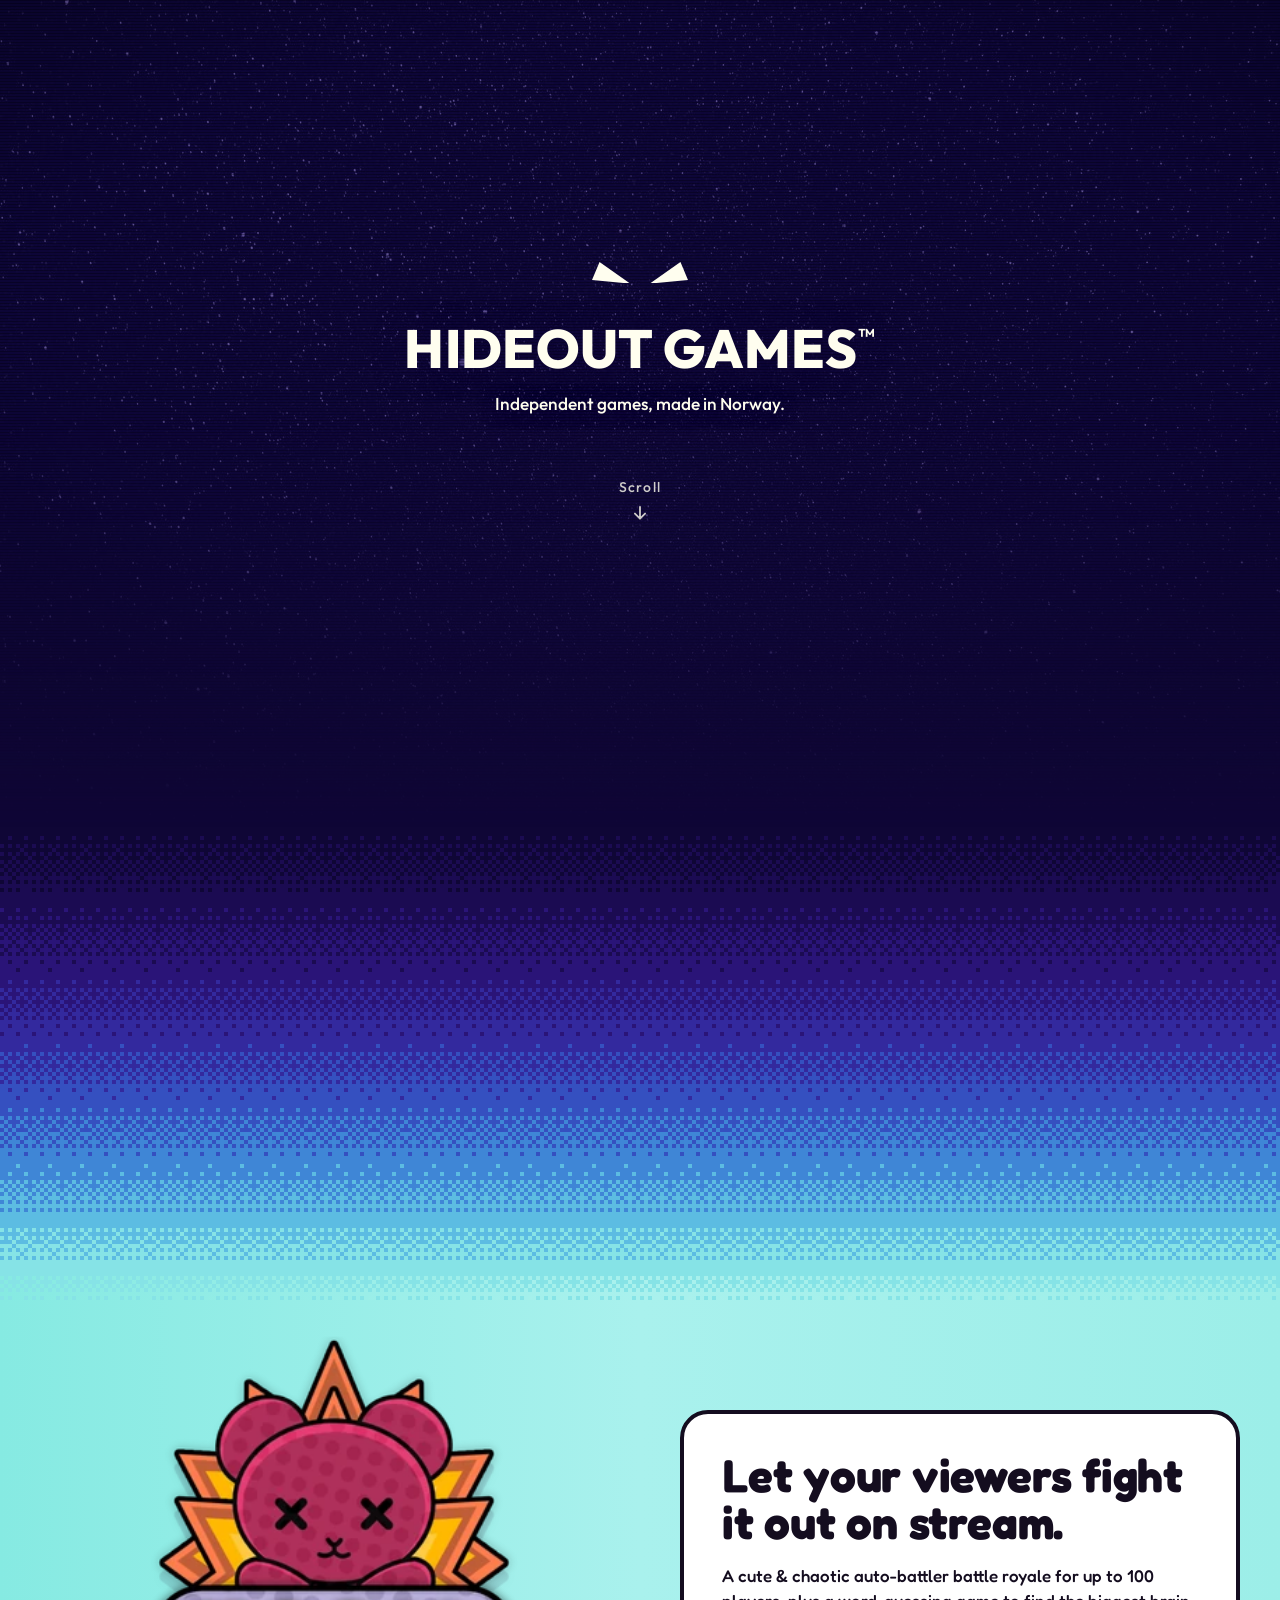
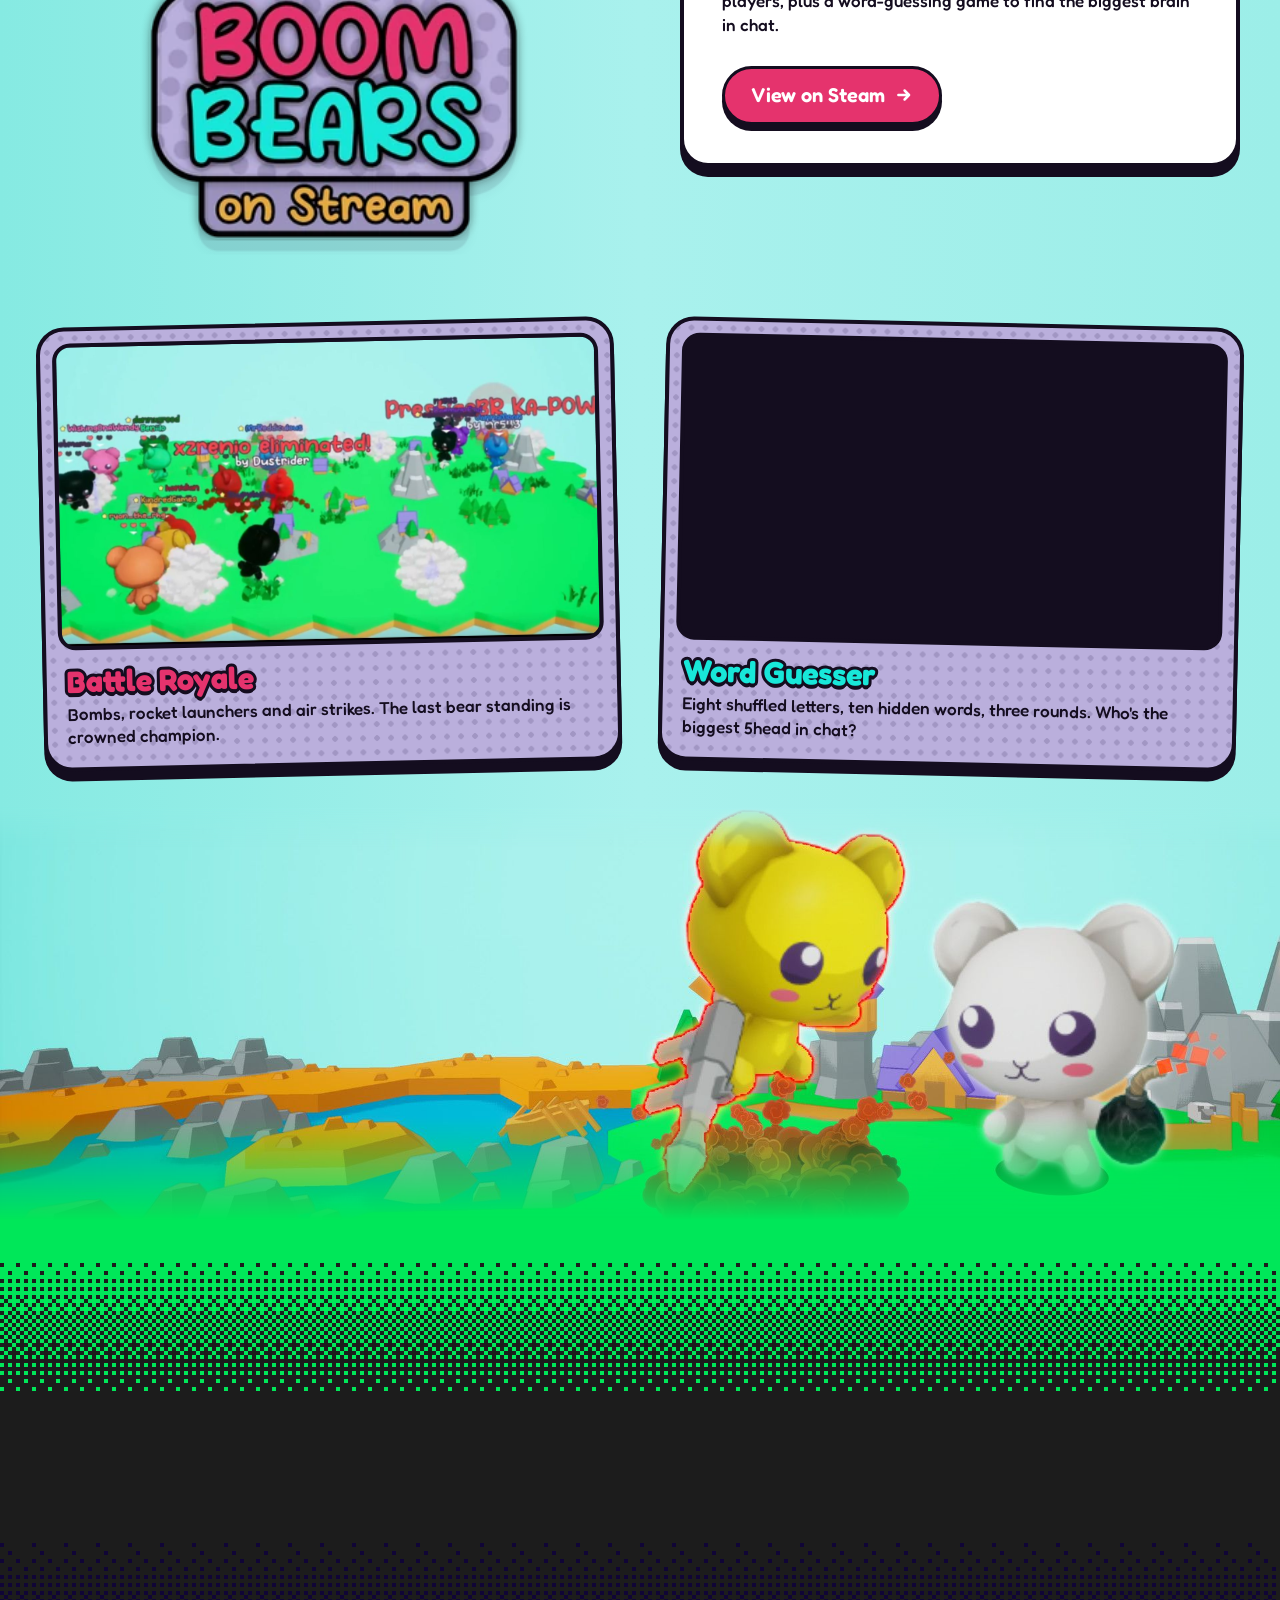
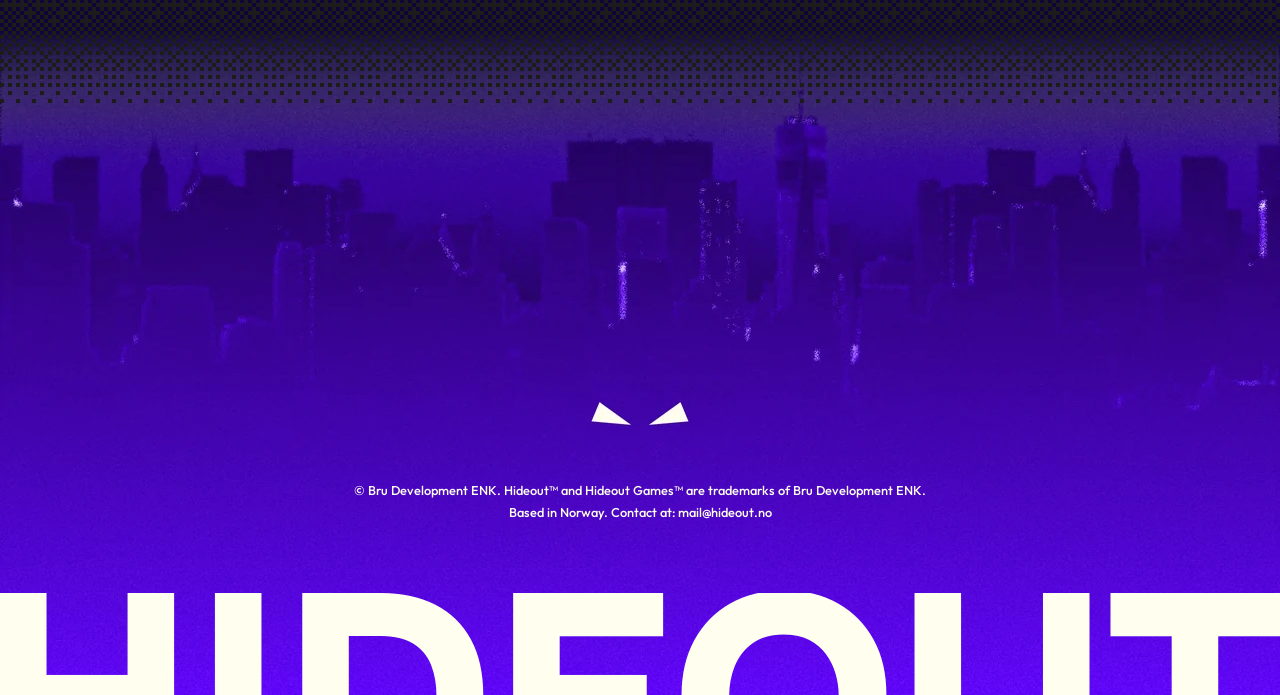
==== games/index.html @ 7de30c66 "Games page: black page background under everything html and body are black instead of cream, so over" ====
<!doctype html>
<html lang="en">
<head>
  <meta charset="utf-8">
  <meta name="viewport" content="width=device-width, initial-scale=1, viewport-fit=cover">
  <title>HIDEOUT GAMES™</title>
  <meta name="description" content="Independent game developer based in Norway.">
  <meta name="theme-color" content="#0f0636">
  <meta name="color-scheme" content="dark">

  <link rel="icon" href="img/favicon.svg" type="image/svg+xml">

  <meta property="og:type" content="website">
  <meta property="og:site_name" content="Hideout Games">
  <meta property="og:title" content="HIDEOUT GAMES™">
  <meta property="og:description" content="Independent game developer based in Norway.">
  <meta property="og:url" content="https://hideout.no/games/">
  <meta property="og:image" content="https://hideout.no/assets/img/og-hideout-cream.jpg">
  <meta name="twitter:card" content="summary_large_image">

  <link rel="preconnect" href="https://fonts.googleapis.com">
  <link rel="preconnect" href="https://fonts.gstatic.com" crossorigin>
  <link href="https://fonts.googleapis.com/css2?family=Outfit:wght@400;500;700;800&amp;family=Fredoka:wght@500;600;700&amp;display=swap" rel="stylesheet">

  <link rel="stylesheet" href="games.css?v=3">
  <script>document.documentElement.classList.add("js")</script>
</head>
<body>

  <!-- ===================================================================
       HERO: eye logo + title over a tinted, scan-lined night sky that fades
       into solid night; the first game's top band picks up from there.
       Photo: Unsplash, photo-1506318137071-a8e063b4bec0 (Unsplash License).
       =================================================================== -->
  <header class="hero">
    <div class="hero__photo" aria-hidden="true">
      <img src="img/hero-night-1920.jpg"
           srcset="img/hero-night-1280.jpg 1280w, img/hero-night-1920.jpg 1920w, img/hero-night-2400.jpg 2400w"
           sizes="100vw" width="2400" height="1600" alt="" decoding="async" fetchpriority="high">
    </div>
    <div class="hero__inner">
      <svg class="eyes hero__eyes reveal" viewBox="0 0 191 43" role="img" aria-label="Hideout eyes" focusable="false">
        <path d="M15 0 0 36l76 7zM176 0l15 36-76 7z" fill="currentColor"/>
      </svg>
      <h1 class="hero__title reveal" style="--i:1">HIDEOUT GAMES<span class="tm">™</span></h1>
      <p class="hero__lead reveal" style="--i:2">Independent games, made in Norway.</p>
      <a class="hero__scroll reveal" style="--i:3" href="#boom-bears">
        Scroll
        <svg viewBox="0 0 16 16" aria-hidden="true" focusable="false"><path d="M8 2.5v10.5M3.5 8.5 8 13l4.5-4.5" fill="none" stroke="currentColor" stroke-width="1.6" stroke-linecap="round" stroke-linejoin="round"/></svg>
      </a>
    </div>
  </header>

  <main class="games">

    <!-- =================================================================
         GAME: Boom Bears on Stream
         -----------------------------------------------------------------
         Every game is one <section class="game game--<slug>">. The shared
         .game rules give it transition bands at its top and bottom that
         blend its colours into its neighbours; the .game--<slug> block in
         games.css sets its palette, those bands and any game-specific
         styling. Assets live in games/<slug>/. Elements animate in on
         scroll with class="reveal" plus an optional data-reveal style
         (rise, pop, from-left, from-right) and a --i stagger step. To add
         a game, copy this section, change the slug and add a matching
         theme block in games.css.
         ================================================================= -->
    <section class="game game--boom-bears" id="boom-bears" aria-labelledby="boom-bears-title">
      <div class="game__wrap">
        <div class="bb-intro">
          <img class="bb-logo reveal" data-reveal="pop" src="boom-bears/logo.webp" width="286" height="368" alt="Boom Bears on Stream" loading="lazy" decoding="async">
          <div class="bb-copy reveal" data-reveal="rise" style="--i:1">
            <h2 class="bb-title reveal" style="--i:3" id="boom-bears-title">Let your viewers fight it out on stream.</h2>
            <p class="bb-text reveal" style="--i:4">A cute &amp; chaotic auto-battler battle royale for up to 100 players, plus a word-guessing game to find the biggest brain in chat.</p>
            <a class="bb-button reveal" data-reveal="pop" style="--i:5.5" href="https://store.steampowered.com/app/1878970/Boom_Bears_on_Stream/" rel="noopener">
              View on Steam
              <svg viewBox="0 0 16 16" aria-hidden="true" focusable="false"><path d="M3 8h9.5M8.5 4 12.5 8l-4 4" fill="none" stroke="currentColor" stroke-width="2.2" stroke-linecap="round" stroke-linejoin="round"/></svg>
            </a>
          </div>
        </div>

        <div class="bb-modes">
          <figure class="bb-card bb-card--battle reveal" data-reveal="from-left">
            <div class="bb-card__shot"><img src="boom-bears/battle.jpg" width="1280" height="720" alt="Dozens of colourful bears battling on a grassy island, one just eliminated" loading="lazy" decoding="async"></div>
            <figcaption>
              <b>Battle Royale</b>
              Bombs, rocket launchers and air strikes. The last bear standing is crowned champion.
            </figcaption>
          </figure>
          <figure class="bb-card bb-card--words reveal" data-reveal="from-right" style="--i:1.5">
            <div class="bb-card__shot"><img src="boom-bears/words.jpg" width="1280" height="720" alt="Word Guesser board with shuffled letters, hidden words and a chat leaderboard" loading="lazy" decoding="async"></div>
            <figcaption>
              <b>Word Guesser</b>
              Eight shuffled letters, ten hidden words, three rounds. Who's the biggest 5head in chat?
            </figcaption>
          </figure>
        </div>
      </div>

      <div class="bb-landscape" aria-hidden="true">
        <img src="boom-bears/landscape.jpg" width="1920" height="620" alt="" loading="lazy" decoding="async">
      </div>
    </section>

  </main>

  <!-- ===================================================================
       FOOTER: a dark grey band (the last game dithers into it), then the
       skyline art from the design, eyes baked in; text and the giant
       cut-off HIDEOUT wordmark sit on top.
       =================================================================== -->
  <footer class="footer">
    <div class="footer__stage">
      <img class="footer__art" src="img/footer-skyline-1920.webp"
           srcset="img/footer-skyline-1280.webp 1280w, img/footer-skyline-1920.webp 1920w, img/footer-skyline-2560.webp 2560w"
           sizes="100vw" width="2560" height="1696" alt="" loading="lazy" decoding="async">
      <div class="footer__text">
        <p>© Bru Development ENK. Hideout™ and Hideout Games™ are trademarks of Bru Development ENK.</p>
        <p>Based in Norway. Contact at: <a href="mailto:mail@hideout.no">mail@hideout.no</a></p>
      </div>
      <div class="footer__wordmark" aria-hidden="true"></div>
    </div>
  </footer>

  <script src="games.js?v=2" defer></script>
</body>
</html>
---- games/games.css ----
/* ==========================================================================
   Hideout Games — one-page site (/games)
   --------------------------------------------------------------------------
   Page (top -> bottom), each part flowing straight into the next:
     .hero     eye logo + title over a tinted, scan-lined night sky that fades
               into solid --night
     .games    one <section class="game game--<slug>"> per game; each brings
               its own theme, with dithered edges that pick up the colour of
               whatever sits above / below it
     .footer   dark grey band, then the skyline art from the design + text +
               giant HIDEOUT wordmark
   ========================================================================== */

:root {
  --cream: #fffeef;
  --brand: #4541d9;         /* eyes + title blue from the design */
  --night: #0f0636;         /* the hero fades into this; game bands start from it */

  /* Height of a dithered edge. Must match the dither mask PNGs:
     img/dither-in.png / dither-out.png are 32x160 (Bayer 8x8, 4px cells). */
  --edge: 160px;

  --ease-out: cubic-bezier(0.22, 1, 0.36, 1);
  --ease-spring: cubic-bezier(0.34, 1.56, 0.64, 1);   /* overshoots a little */
}

*,
*::before,
*::after {
  box-sizing: border-box;
}

html {
  overflow-x: clip;         /* nothing may make the page scroll sideways */
  -webkit-text-size-adjust: 100%;
  text-size-adjust: 100%;
  /* Never seen directly: every part of the page paints its own background.
     Black shows only in overscroll and any sub-pixel seams. */
  background: #000;
  scroll-behavior: smooth;
}

body {
  margin: 0;
  background: #000;
  color: var(--brand);
  font-family: "Outfit", system-ui, -apple-system, "Segoe UI", Roboto, "Helvetica Neue", Arial, sans-serif;
  font-weight: 400;
  -webkit-font-smoothing: antialiased;
  -moz-osx-font-smoothing: grayscale;
  overflow-x: clip;
}

/* Elements slide in from the sides (data-reveal="from-left/right"); clip them
   to the page width so they never widen it. Only the x axis, so the sections'
   transition bands can still stick out above and below. */
.games {
  overflow-x: clip;
}

img,
svg {
  display: block;
  max-width: 100%;
}

a {
  color: inherit;
}

/* ---------- Reveal on scroll (only when JS is running) --------------------
   .reveal fades an element up into place once it scrolls into view (games.js
   adds .is-in). data-reveal picks a style: "rise" (longer travel), "pop"
   (springs up from small and tilted), "from-left" / "from-right" (slides in
   from the side with a tilt). --i staggers it by 90ms steps; --rest is an
   element's resting tilt. Uses the individual translate / scale / rotate
   properties, so an element's own transform (hover, press) still composes. */

.js .reveal {
  --d: calc(var(--i, 0) * 90ms);
  --move: var(--ease-out);
  opacity: 0;
  translate: 0 28px;
  transition:
    opacity 0.8s var(--ease-out) var(--d),
    translate 1.1s var(--move) var(--d),
    scale 1.1s var(--ease-spring) var(--d),
    rotate 1.1s var(--ease-spring) var(--d),
    transform 0.15s, box-shadow 0.15s, background-color 0.2s;
}

.js .reveal[data-reveal="rise"] {
  translate: 0 64px;
}

.js .reveal[data-reveal="pop"] {
  --move: var(--ease-spring);
  translate: 0 24px;
  scale: 0.55;
  rotate: calc(var(--rest, 0deg) - 10deg);
}

.js .reveal[data-reveal="from-left"] {
  --move: var(--ease-spring);
  translate: -90px 48px;
  rotate: calc(var(--rest, 0deg) - 8deg);
}

.js .reveal[data-reveal="from-right"] {
  --move: var(--ease-spring);
  translate: 90px 48px;
  rotate: calc(var(--rest, 0deg) + 8deg);
}

.js .reveal.is-in {
  opacity: 1;
  translate: none;
  scale: none;
  rotate: var(--rest, 0deg);
}

@media (prefers-reduced-motion: reduce) {
  html {
    scroll-behavior: auto;
  }
  .js .reveal,
  .js .reveal[data-reveal] {
    translate: none;
    scale: none;
    rotate: var(--rest, 0deg);
    transition: opacity 0.4s linear;
  }
}

/* ==========================================================================
   Hero
   ========================================================================== */

.hero {
  position: relative;
  isolation: isolate;
  min-height: clamp(560px, 92svh, 1040px);
  display: grid;
  place-items: center;
  padding: 96px 24px 140px;
  background: var(--night);
  color: var(--cream);
  text-align: center;
}

/* Photo stack: night base, photo screened on top (its blacks become night),
   then one multiplied layer that tints it purple and adds the scan lines and a
   vignette. The stack fades into the plain night colour at the bottom. */
.hero__photo {
  position: absolute;
  inset: 0;
  z-index: -1;
  overflow: hidden;
  background: var(--night);
  -webkit-mask: linear-gradient(#000 45%, transparent 100%);
  mask: linear-gradient(#000 45%, transparent 100%);
}

.hero__photo img {
  width: 100%;
  height: 100%;
  object-fit: cover;
  object-position: 50% 35%;
  mix-blend-mode: screen;
  filter: saturate(0.6) brightness(0.75);
  opacity: 0.6;             /* keeps the stars subtle */
}

.hero__photo::after {
  content: "";
  position: absolute;
  inset: 0;
  mix-blend-mode: multiply;
  background:
    repeating-linear-gradient(to bottom, rgba(15, 6, 54, 0.4) 0 1px, transparent 1px 3px),
    radial-gradient(120% 90% at 50% 40%, transparent 40%, rgba(15, 6, 54, 0.7) 100%),
    #c2b0ff;
}

.hero__inner {
  display: flex;
  flex-direction: column;
  align-items: center;
}

.hero__eyes {
  width: clamp(76px, 7.5vw, 124px);
  height: auto;
  color: currentColor;
  margin-bottom: clamp(26px, 3vw, 44px);
}

.hero__title {
  margin: 0;
  font-weight: 800;
  font-size: clamp(30px, 4.2vw, 68px);
  line-height: 1;
  letter-spacing: 0.005em;
  text-shadow: 0 2px 30px rgba(15, 6, 54, 0.6);
}

.tm {
  font-size: 0.42em;
  font-weight: 700;
  vertical-align: 1.05em;
  margin-left: 0.06em;
}

.hero__lead {
  margin: 18px 0 0;
  font-size: clamp(16px, 1.35vw, 21px);
  font-weight: 500;
  opacity: 0.85;
  text-shadow: 0 1px 18px rgba(15, 6, 54, 0.8);
}

/* Scrolling away: the title block lags behind the page (parallax) while it
   fades and shrinks slightly; the sky drifts down at its own, slower pace and
   dims. A CSS scroll-driven animation tied to the hero leaving the viewport,
   so the browser runs it in step with the scroll itself (no JS, no lag on
   momentum scrolling). Browsers without scroll timelines keep a still hero. */
@media (prefers-reduced-motion: no-preference) {
  @supports (animation-timeline: view()) {
    .hero {
      view-timeline: --hero block;
    }
    .hero__inner {
      animation: hero-away linear both;
      animation-timeline: --hero;
      animation-range: exit 0% exit 70%;
    }
    .hero__photo {
      animation: hero-sky-away linear both;
      animation-timeline: --hero;
      animation-range: exit 0% exit 100%;
    }
  }
}

@keyframes hero-away {
  to {
    translate: 0 90%;
    scale: 0.92;
    opacity: 0;
  }
}

@keyframes hero-sky-away {
  to {
    translate: 0 30%;
    opacity: 0.4;
  }
}

/* Plain "Scroll" cue with a gently bobbing arrow under it (not a button). */
.hero__scroll {
  margin-top: clamp(40px, 5vw, 64px);
  display: flex;
  flex-direction: column;
  align-items: center;
  gap: 8px;
  font-size: 14px;
  font-weight: 500;
  letter-spacing: 0.08em;
  text-decoration: none;
  opacity: 0.8;
  transition: opacity 0.2s;
}

.hero__scroll svg {
  width: 18px;
  height: 18px;
  animation: bob 2.2s ease-in-out infinite;
}

.hero__scroll:hover,
.hero__scroll:focus-visible {
  opacity: 1;
}

.js .hero__scroll.reveal.is-in {
  opacity: 0.8;
}

.js .hero__scroll.reveal.is-in:hover,
.js .hero__scroll.reveal.is-in:focus-visible {
  opacity: 1;
}

@keyframes bob {
  0%, 100% { transform: translateY(0); }
  50% { transform: translateY(5px); }
}

@media (prefers-reduced-motion: reduce) {
  .hero__scroll svg {
    animation: none;
  }
}

/* ==========================================================================
   Game sections (shared)
   --------------------------------------------------------------------------
   A section paints --game-bg. Its ::before / ::after are bands that stick out
   above / below it (into its top / bottom margin), painted with
   --game-edge-top / --game-edge-bottom (default: --game-bg) and dithered out
   through --game-mask-top / --game-mask-bottom, so the theme dissolves into
   whatever sits next to it. A band can also be a full picture (e.g. a pixel-art
   sky) with its mask set to "none". Band heights: --game-edge-top-h /
   --game-edge-bottom-h; the margins that hold them: --game-gap-top / -bottom.
   ========================================================================== */

.game {
  --game-mask-top: url("img/dither-in.png") top left / 32px var(--edge) repeat-x;
  --game-mask-bottom: url("img/dither-out.png") top left / 32px var(--edge) repeat-x;
  position: relative;
  z-index: 1;               /* bands paint over the neighbouring hero / footer */
  background: var(--game-bg, transparent);
  /* 1px less than the band, which overlaps the section by 1px (no hairlines) */
  margin-block:
    calc(var(--game-gap-top, var(--edge)) - 1px)
    calc(var(--game-gap-bottom, var(--edge)) - 1px);
}

.game::before,
.game::after {
  content: "";
  position: absolute;
  inset-inline: 0;
  pointer-events: none;
}

.game::before {
  bottom: calc(100% - 1px);
  height: var(--game-edge-top-h, var(--edge));
  background: var(--game-edge-top, var(--game-bg));
  -webkit-mask: var(--game-mask-top);
  mask: var(--game-mask-top);
}

.game::after {
  top: calc(100% - 1px);
  height: var(--game-edge-bottom-h, var(--edge));
  background: var(--game-edge-bottom, var(--game-bg));
  -webkit-mask: var(--game-mask-bottom);
  mask: var(--game-mask-bottom);
}

.game__wrap {
  position: relative;
  width: min(1200px, 100% - 48px);
  margin-inline: auto;
}

/* ==========================================================================
   Game: Boom Bears on Stream
   Palette sampled from the key art and logo.
   ========================================================================== */

.game--boom-bears {
  --bb-sky: linear-gradient(90deg, #86eae2 0%, #a9f1ed 50%, #9ceee8 100%);
  --bb-ink: #140d1f;
  --bb-pink: #e5336d;
  --bb-teal: #18e7d9;
  --bb-lavender: #baafdc;
  --bb-lavender-dark: #a196c3;
  --bb-grass: #00e759;

  --game-bg: var(--bb-grass);    /* the sky is painted by .game__wrap */
  /* Top: a pixel-art band that starts at the hero's night colour and dithers
     through dark purple and purple into blue and the day sky. */
  --game-edge-top: url("boom-bears/sky-in.png") top left / 1024px 480px repeat-x, var(--bb-sky);
  --game-mask-top: none;
  --game-edge-top-h: 480px;
  --game-gap-top: 480px;
  /* Bottom: the grass dithers out into the footer's dark grey band. */
  --game-edge-bottom: var(--bb-grass);

  color: var(--bb-ink);
  font-family: "Fredoka", "Outfit", system-ui, sans-serif;
}

.game--boom-bears {
  padding-bottom: 28px;
}

.game--boom-bears .game__wrap {
  width: auto;
  padding: 24px max(24px, (100% - 1200px) / 2) 40px;
  background: var(--bb-sky);
}

.bb-intro {
  display: grid;
  grid-template-columns: minmax(0, 1.05fr) minmax(0, 1fr);
  align-items: center;
  gap: clamp(24px, 4vw, 64px);
}

.bb-logo {
  justify-self: center;
  width: min(100%, 400px);
  height: auto;
  filter: drop-shadow(0 14px 0 rgba(29, 16, 48, 0.12));
}

/* The copy sits on a white plate (same chunky outline as the cards) so it
   reads cleanly against the bright sky. */
.bb-copy {
  padding: clamp(24px, 3vw, 40px);
  border: 4px solid var(--bb-ink);
  border-radius: 28px;
  background: #fff;
  box-shadow: 0 10px 0 var(--bb-ink);
}

.bb-title {
  margin: 0;
  font-weight: 700;
  font-size: clamp(32px, 3.6vw, 54px);
  line-height: 1.02;
  letter-spacing: -0.005em;
}

.bb-text {
  margin: 18px 0 0;
  max-width: 34em;
  font-size: clamp(17px, 1.3vw, 20px);
  font-weight: 500;
  line-height: 1.45;
}

.bb-button {
  margin-top: 28px;
  display: inline-flex;
  align-items: center;
  gap: 10px;
  padding: 14px 26px 15px;
  border: 3px solid var(--bb-ink);
  border-radius: 999px;
  background: var(--bb-pink);
  color: #fff;
  font-size: 20px;
  font-weight: 600;
  text-decoration: none;
  box-shadow: 0 6px 0 var(--bb-ink);
  transition: transform 0.15s, box-shadow 0.15s, background-color 0.2s;
}

.bb-button svg {
  width: 18px;
  height: 18px;
  transition: transform 0.2s var(--ease-out);
}

.bb-button:hover,
.bb-button:focus-visible {
  background: #f0447c;
}

.bb-button:hover svg,
.bb-button:focus-visible svg {
  transform: translateX(3px);
}

.bb-button:active {
  transform: translateY(4px);
  box-shadow: 0 2px 0 var(--bb-ink);
}

.bb-button:focus-visible {
  outline: 3px solid var(--bb-ink);
  outline-offset: 4px;
}

/* Screenshot cards: chunky outlined plates like the logo's lavender badge. */
.bb-modes {
  margin-top: clamp(48px, 6vw, 88px);
  display: grid;
  grid-template-columns: 1fr 1fr;
  gap: clamp(24px, 3.5vw, 48px);
}

.bb-card {
  margin: 0;
  padding: 12px 12px 18px;
  border: 4px solid var(--bb-ink);
  border-radius: 28px;
  background:
    radial-gradient(circle at 50% 50%, var(--bb-lavender-dark) 0 2.5px, transparent 3px) 0 0 / 14px 14px,
    var(--bb-lavender);
  box-shadow: 0 10px 0 var(--bb-ink);
  --rest: -1.2deg;
  rotate: var(--rest);
  transition: rotate 0.35s var(--ease-out), scale 0.35s var(--ease-out);
}

.bb-card--words {
  --rest: 1.2deg;
}

.bb-card:hover,
.js .bb-card.reveal.is-in:hover {
  rotate: 0deg;
  scale: 1.015;
  transition-duration: 0.35s;
  transition-delay: 0s;
}

.bb-card__shot {
  overflow: hidden;
  border: 4px solid var(--bb-ink);
  border-radius: 18px;
  aspect-ratio: 16 / 9;
  background: var(--bb-ink);
}

.bb-card__shot img {
  width: 100%;
  height: 100%;
  object-fit: cover;
}

/* the screenshot settles from a slight zoom as its card lands */
.js .bb-card__shot img {
  scale: 1.15;
  transition: scale 1.6s var(--ease-out) calc(var(--d, 0s) + 0.15s);
}

.js .bb-card.is-in .bb-card__shot img {
  scale: 1;
}

/* once the logo has popped in, it floats gently */
.js .bb-logo.is-in {
  animation: bb-float 5s ease-in-out 1.4s infinite;
}

@keyframes bb-float {
  0%, 100% { transform: translateY(0) rotate(0deg); }
  50% { transform: translateY(-10px) rotate(1.5deg); }
}

@media (prefers-reduced-motion: reduce) {
  .js .bb-card__shot img {
    scale: none;
  }
  .js .bb-logo.is-in {
    animation: none;
  }
}

.bb-card figcaption {
  padding: 14px 8px 0;
  font-size: 17px;
  font-weight: 500;
  line-height: 1.4;
}

/* Outlined bubble titles, like BOOM / BEARS in the logo. */
.bb-card figcaption b {
  display: block;
  margin-bottom: 4px;
  font-size: clamp(26px, 2.4vw, 34px);
  font-weight: 700;
  line-height: 1.1;
  color: var(--bb-pink);
  -webkit-text-stroke: 6px var(--bb-ink);
  paint-order: stroke fill;
  text-shadow: 0 4px 0 var(--bb-ink);
}

.bb-card--words figcaption b {
  color: var(--bb-teal);
}

/* Landscape strip at the bottom: its sky melts into the section's sky above,
   its foreground melts into the grass below, which then dithers out into the
   cream page (the section's bottom edge). */
.bb-landscape {
  position: relative;
}

.bb-landscape img {
  width: 100%;
  height: clamp(320px, 32.3vw, 720px);
  object-fit: cover;
  object-position: 60% 100%;
  -webkit-mask: linear-gradient(#000 75%, transparent);
  mask: linear-gradient(#000 75%, transparent);
}

.bb-landscape::after {
  content: "";
  position: absolute;
  inset: 0 0 auto;
  height: 10%;
  background: var(--bb-sky);
  -webkit-mask: linear-gradient(#000, transparent);
  mask: linear-gradient(#000, transparent);
}

@media (max-width: 860px) {
  .hero__photo img {
    object-position: 50% 70%;
  }
  .bb-intro,
  .bb-modes {
    grid-template-columns: 1fr;
  }
  .bb-logo {
    max-width: 420px;
    margin-inline: auto;
  }
}

/* ==========================================================================
   Footer — 1:1 with the design (2560 x 1696 art; positions in % of it)
   ========================================================================== */

.footer {
  --footer-bg: #1c1c1c;     /* very dark grey */
  position: relative;
  /* Starts right under the last game section (this margin collapses with the
     section's margin-bottom), so the game's bottom band dithers out over the
     dark grey padding; the art then sits whole on that grey below it. */
  margin-top: calc(var(--edge) * -1);
  padding-top: calc(var(--edge) + 40px);
  background: var(--footer-bg);
  color: var(--cream);
}

.footer__stage {
  position: relative;
  width: 100%;               /* explicit, or min-height would widen it via the ratio */
  aspect-ratio: 2560 / 1696;
  min-height: 560px;
  overflow: hidden;
}

.footer__art {
  position: absolute;
  inset: 0;
  width: 100%;
  height: 100%;
  max-width: none;
  object-fit: cover;
  object-position: center bottom;
}

.footer__text {
  position: absolute;
  inset-inline: 0;
  top: 74.5%;
  padding-inline: 24px;
  text-align: center;
  font-size: clamp(12px, 1vw, 26px);
  font-weight: 500;
  line-height: 1.75;
}

.footer__text p {
  margin: 0;
}

.footer__text a {
  text-decoration: none;
}

.footer__text a:hover,
.footer__text a:focus-visible {
  text-decoration: underline;
  text-underline-offset: 0.2em;
}

/* Giant cut-off HIDEOUT, drawn in cream through the wordmark's alpha; always
   spans the full width so the whole word shows on phones too. */
.footer__wordmark {
  position: absolute;
  left: 0;
  bottom: 0;
  width: 100%;
  aspect-ratio: 2560 / 204;
  background: var(--cream);
  -webkit-mask: url("img/hideout-wordmark.png") center / 100% 100% no-repeat;
  mask: url("img/hideout-wordmark.png") center / 100% 100% no-repeat;
}
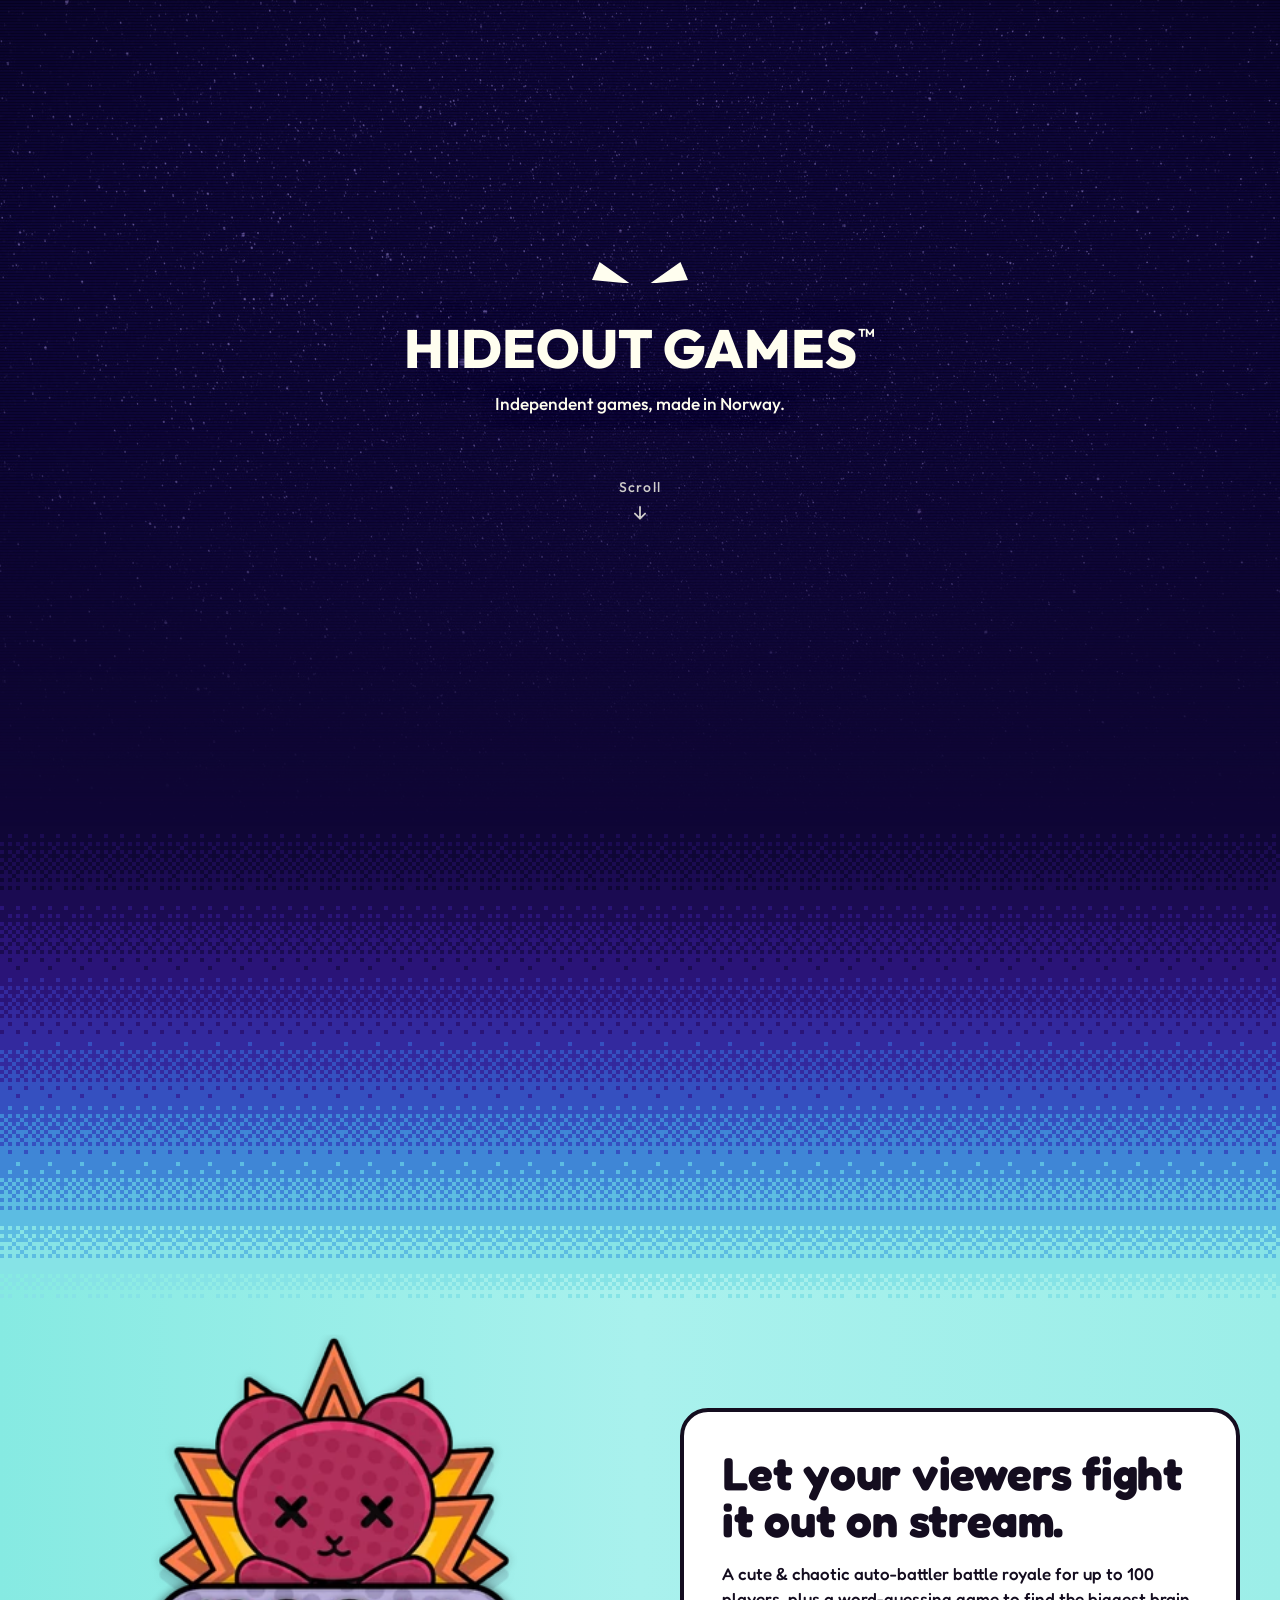
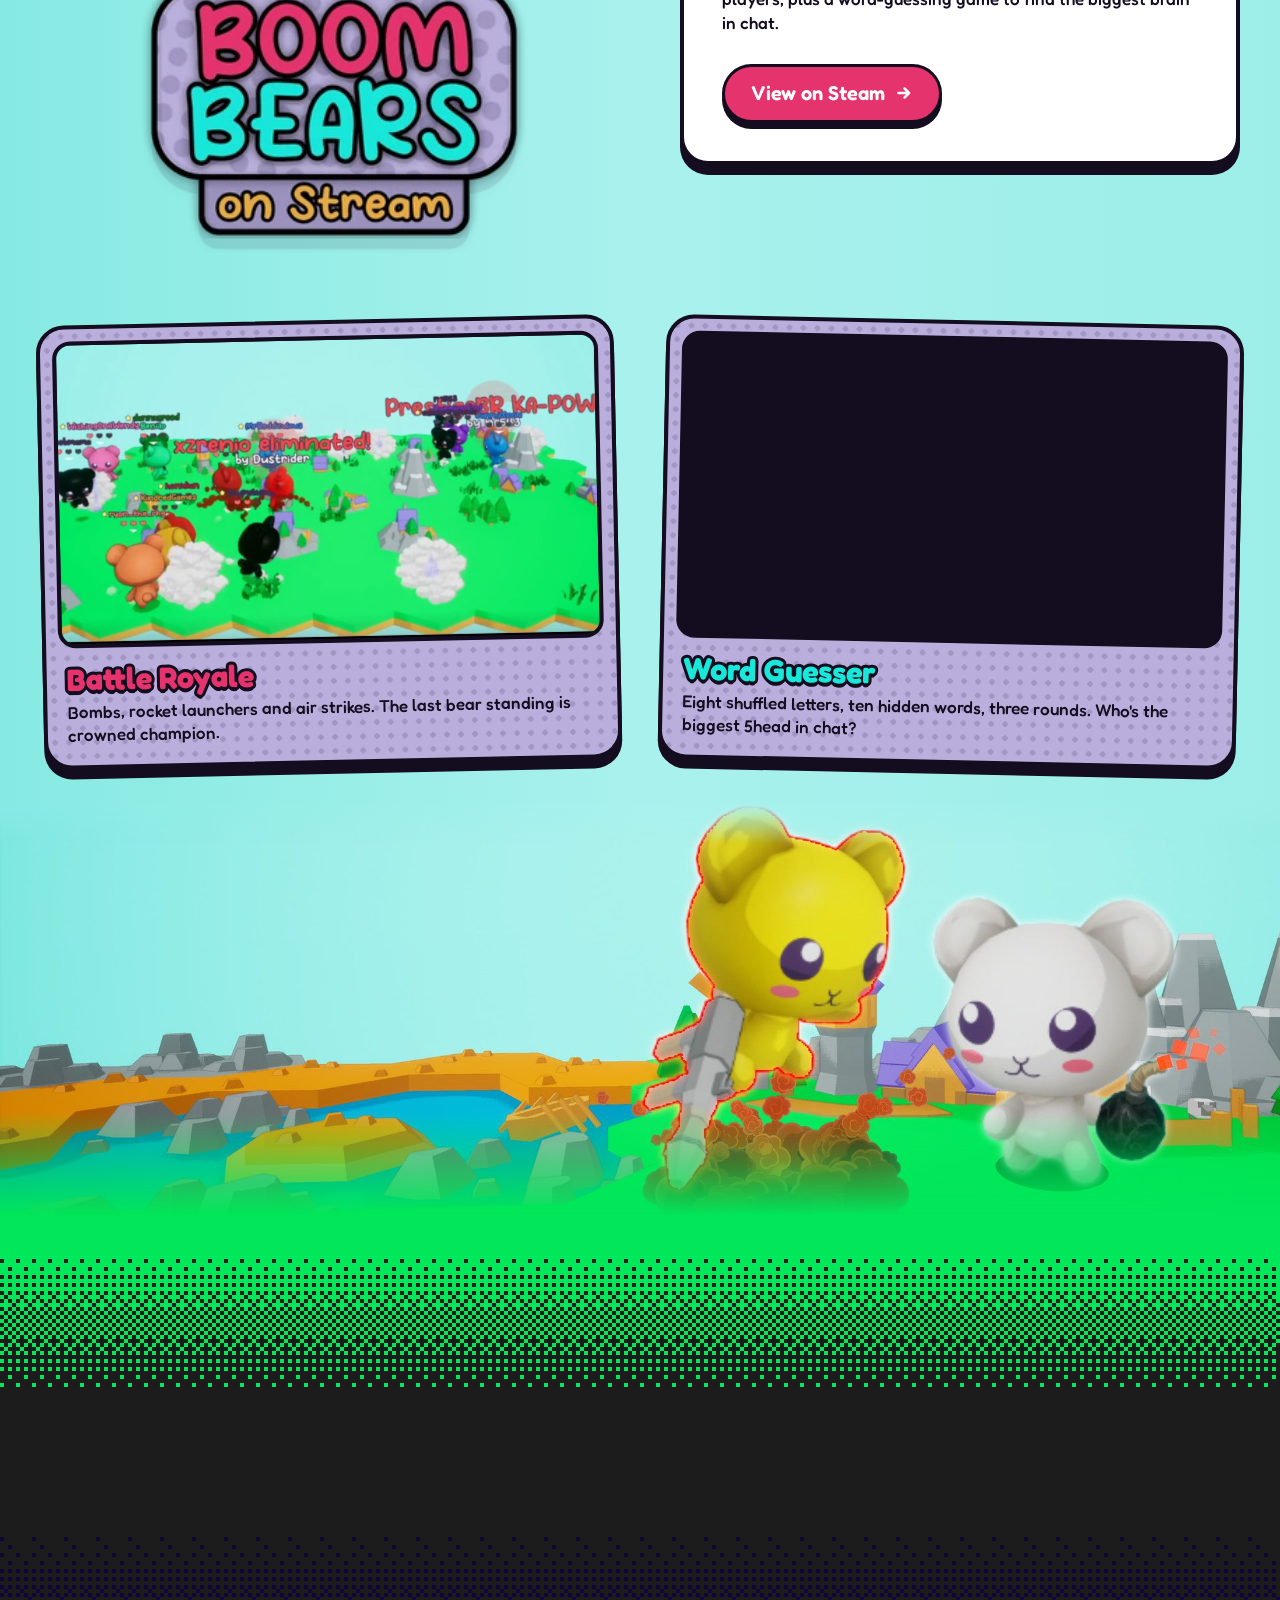
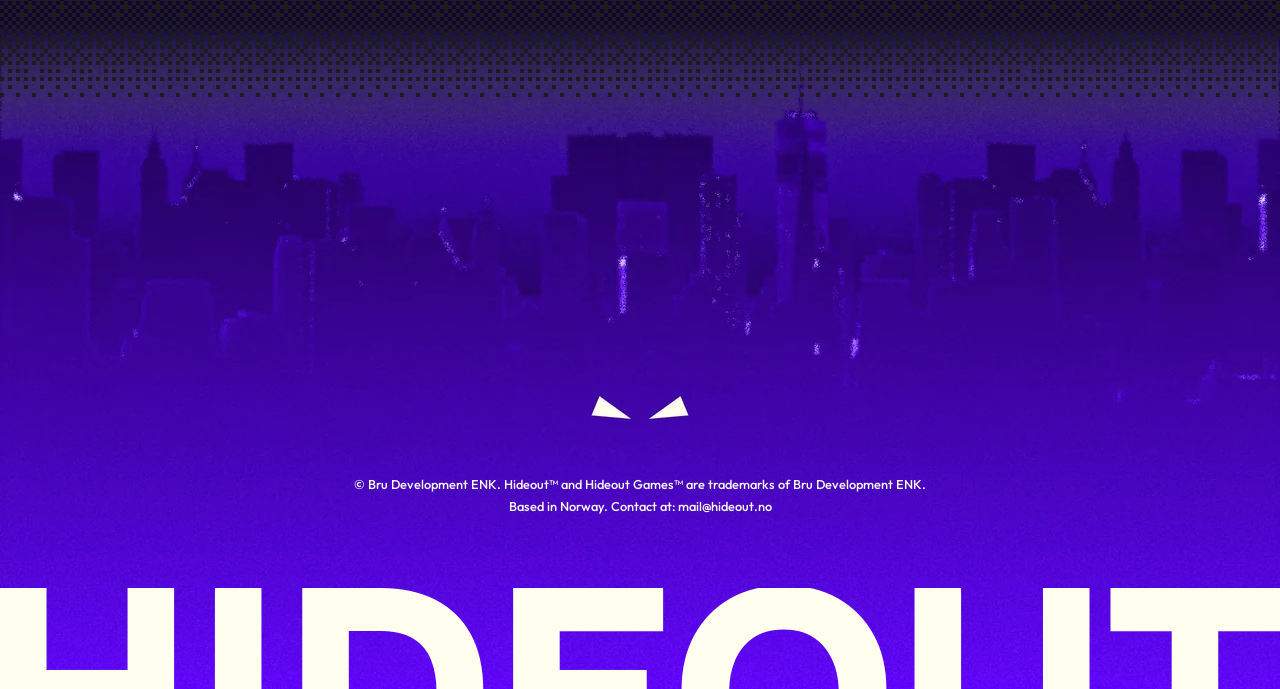
==== commit 772ec578: "Games page: close the hairline seams between sections Found by scanning every section boundary at fr" ====
--- a/games/index.html
+++ b/games/index.html
@@ -22,7 +22,7 @@
   <link rel="preconnect" href="https://fonts.gstatic.com" crossorigin>
   <link href="https://fonts.googleapis.com/css2?family=Outfit:wght@400;500;700;800&amp;family=Fredoka:wght@500;600;700&amp;display=swap" rel="stylesheet">
 
-  <link rel="stylesheet" href="games.css?v=3">
+  <link rel="stylesheet" href="games.css?v=4">
   <script>document.documentElement.classList.add("js")</script>
 </head>
 <body>
--- a/games/games.css
+++ b/games/games.css
@@ -321,10 +321,12 @@
   position: relative;
   z-index: 1;               /* bands paint over the neighbouring hero / footer */
   background: var(--game-bg, transparent);
-  /* 1px less than the band, which overlaps the section by 1px (no hairlines) */
+  /* 3px less than the band: each band overlaps the section by 1px and its
+     neighbour (hero / footer) by 2px, so no hairline can open between them
+     at fractional zoom levels or screen densities. */
   margin-block:
-    calc(var(--game-gap-top, var(--edge)) - 1px)
-    calc(var(--game-gap-bottom, var(--edge)) - 1px);
+    calc(var(--game-gap-top, var(--edge)) - 3px)
+    calc(var(--game-gap-bottom, var(--edge)) - 3px);
 }
 
 .game::before,
@@ -374,7 +376,11 @@
   --game-bg: var(--bb-grass);    /* the sky is painted by .game__wrap */
   /* Top: a pixel-art band that starts at the hero's night colour and dithers
      through dark purple and purple into blue and the day sky. */
-  --game-edge-top: url("boom-bears/sky-in.png") top left / 1024px 480px repeat-x, var(--bb-sky);
+  /* The sky colour sits only under the band's lower part, where the pixels
+     dither out to it; it never peeks through the band's top edge. */
+  --game-edge-top:
+    url("boom-bears/sky-in.png") top left / 1024px 480px repeat-x,
+    var(--bb-sky) left 0 top 320px / 100% calc(100% - 320px) no-repeat;
   --game-mask-top: none;
   --game-edge-top-h: 480px;
   --game-gap-top: 480px;
@@ -584,6 +590,7 @@
    cream page (the section's bottom edge). */
 .bb-landscape {
   position: relative;
+  margin-top: -2px;         /* overlap the sky above: no hairline of grass */
 }
 
 .bb-landscape img {
@@ -641,7 +648,12 @@
   aspect-ratio: 2560 / 1696;
   min-height: 560px;
   overflow: hidden;
-}
+  /* The art's own bottom purple behind its (opaque) lower half: the page can
+     end on a fraction of a pixel, and that last, partly covered pixel row then
+     blends purple into purple instead of showing a dark hairline. */
+  background: linear-gradient(transparent 85%, #6002fb 85%);
+}
+
 
 .footer__art {
   position: absolute;
@@ -683,7 +695,7 @@
 .footer__wordmark {
   position: absolute;
   left: 0;
-  bottom: 0;
+  bottom: -1px;             /* past the stage's (clipped) edge: no gap below */
   width: 100%;
   aspect-ratio: 2560 / 204;
   background: var(--cream);
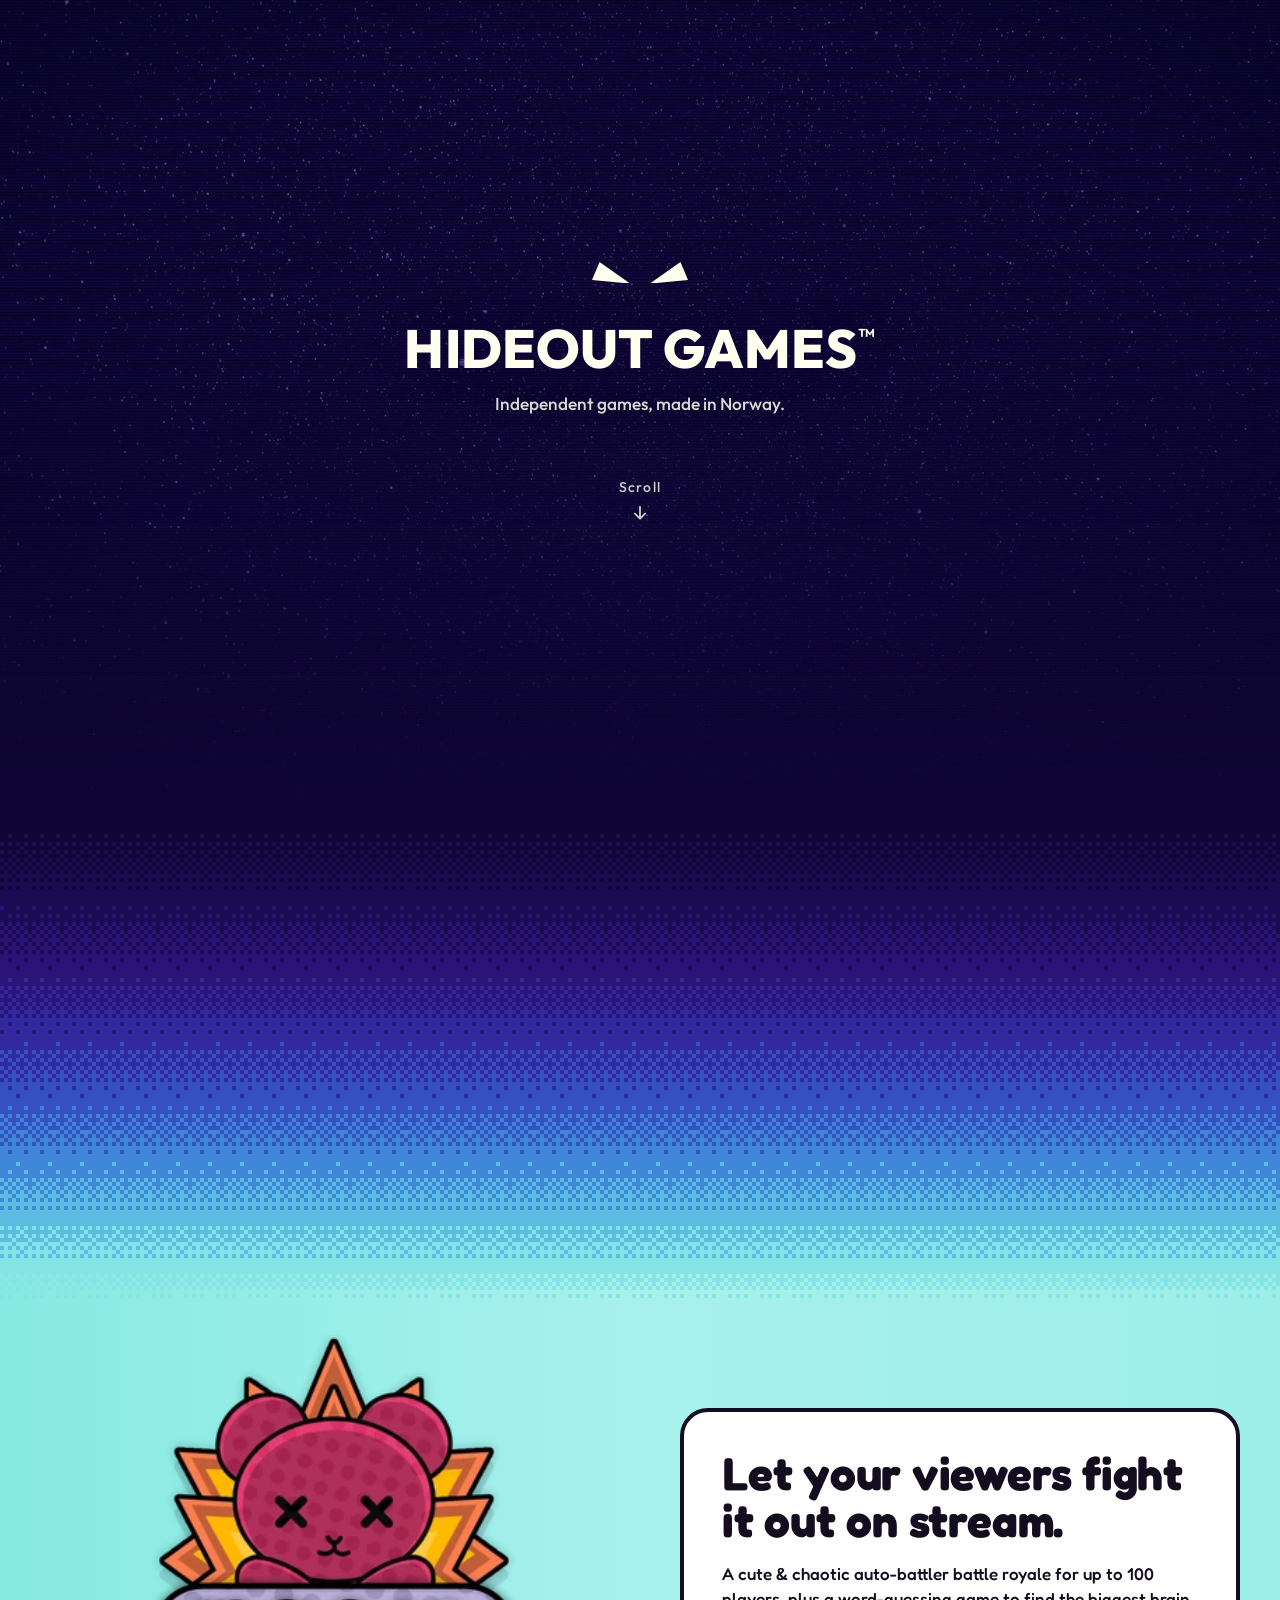
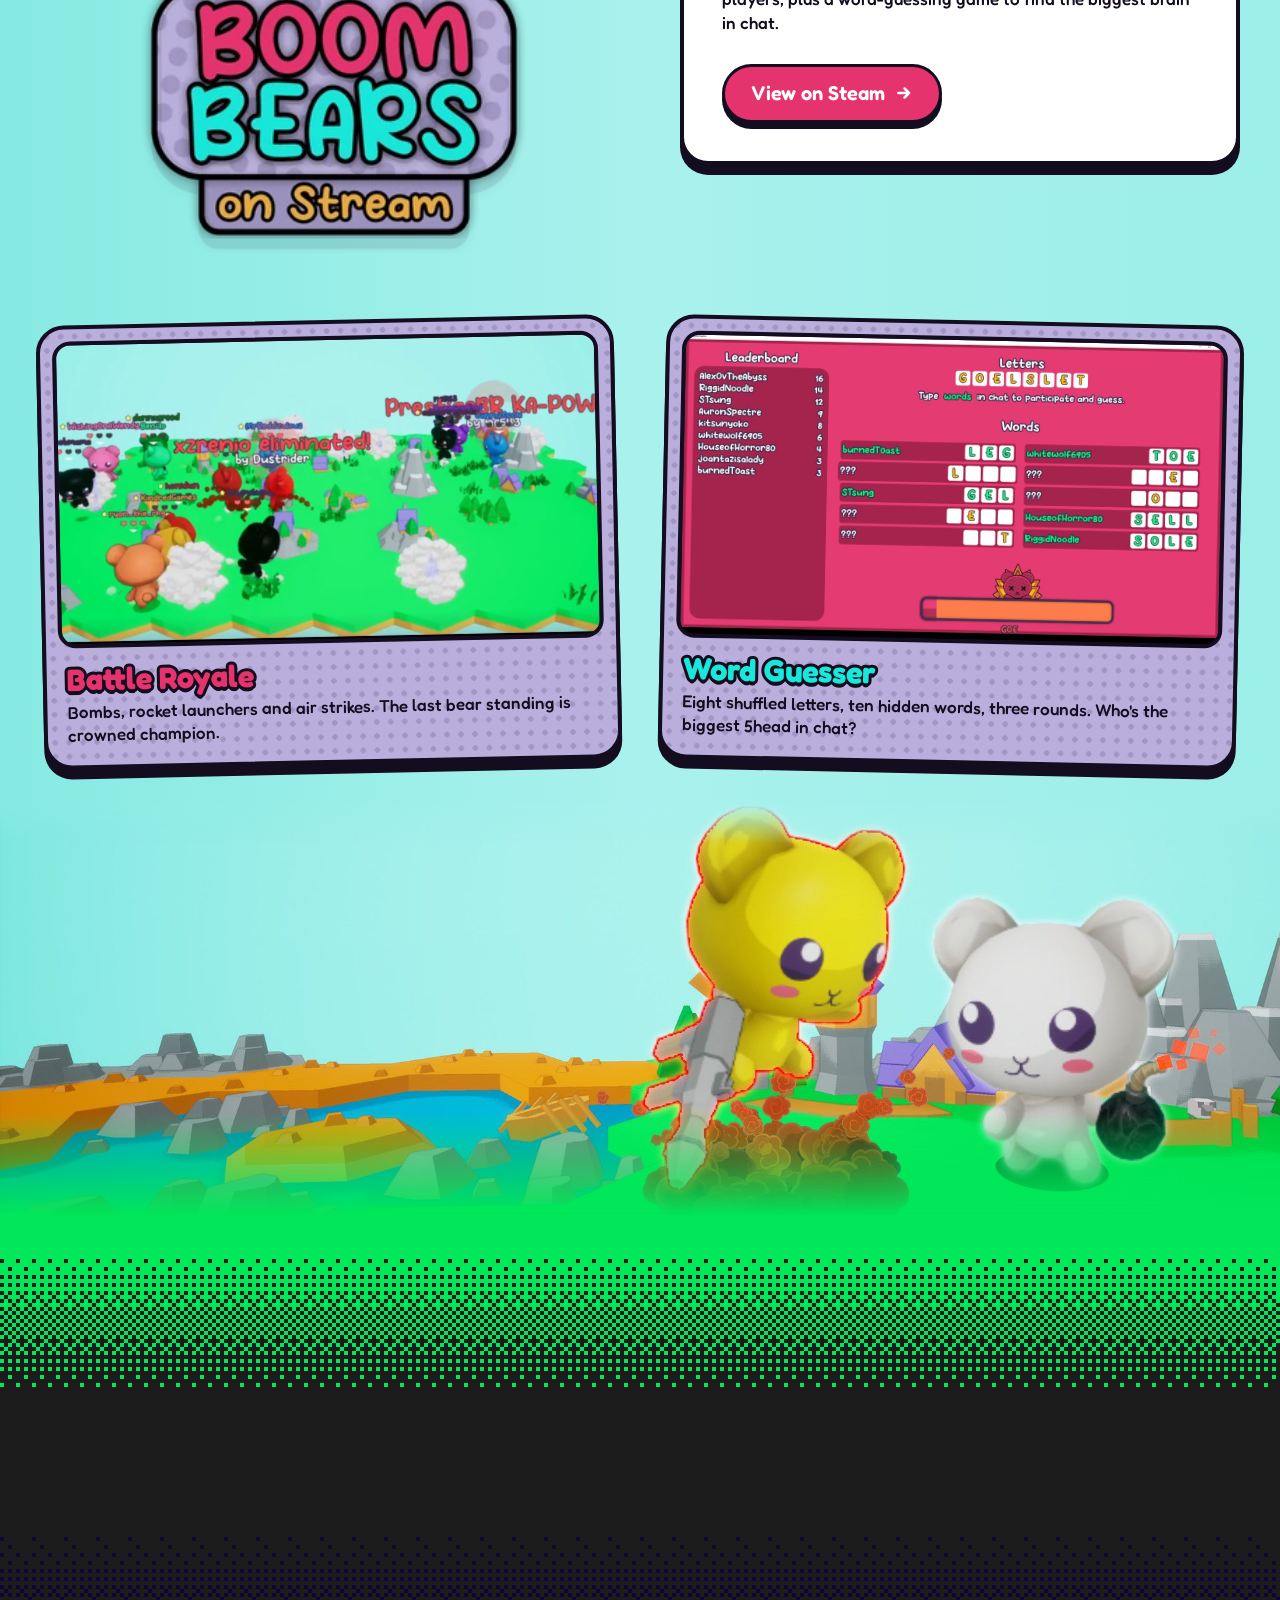
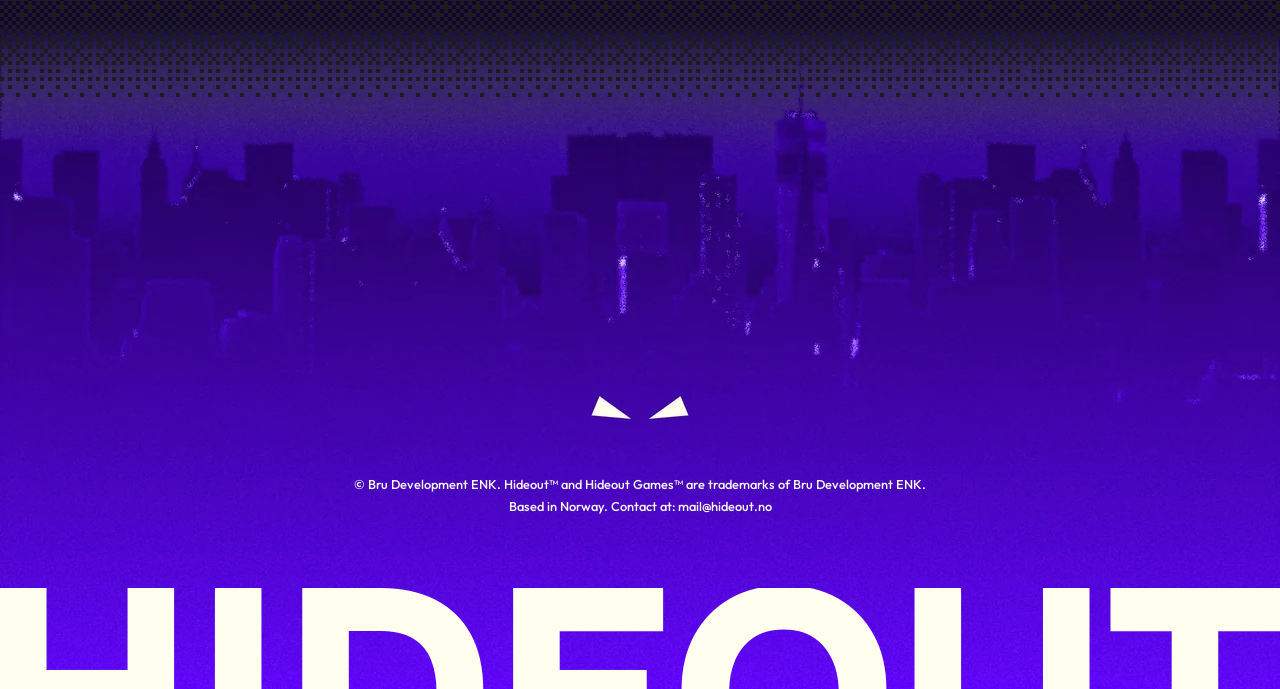
==== commit 7bbfd45a: "Games page: intro animation for the header on page load CSS only, about 2.5s: the night sky fades up" ====
--- a/games/index.html
+++ b/games/index.html
@@ -22,8 +22,9 @@
   <link rel="preconnect" href="https://fonts.gstatic.com" crossorigin>
   <link href="https://fonts.googleapis.com/css2?family=Outfit:wght@400;500;700;800&amp;family=Fredoka:wght@500;600;700&amp;display=swap" rel="stylesheet">
 
-  <link rel="stylesheet" href="games.css?v=4">
+  <link rel="stylesheet" href="games.css?v=5">
   <script>document.documentElement.classList.add("js")</script>
+  <style>html{background:#0f0636}</style><!-- dark first paint, before games.css arrives -->
 </head>
 <body>
 
@@ -39,12 +40,12 @@
            sizes="100vw" width="2400" height="1600" alt="" decoding="async" fetchpriority="high">
     </div>
     <div class="hero__inner">
-      <svg class="eyes hero__eyes reveal" viewBox="0 0 191 43" role="img" aria-label="Hideout eyes" focusable="false">
+      <svg class="eyes hero__eyes" viewBox="0 0 191 43" role="img" aria-label="Hideout eyes" focusable="false">
         <path d="M15 0 0 36l76 7zM176 0l15 36-76 7z" fill="currentColor"/>
       </svg>
-      <h1 class="hero__title reveal" style="--i:1">HIDEOUT GAMES<span class="tm">™</span></h1>
-      <p class="hero__lead reveal" style="--i:2">Independent games, made in Norway.</p>
-      <a class="hero__scroll reveal" style="--i:3" href="#boom-bears">
+      <h1 class="hero__title"><span class="hero__title-in">HIDEOUT GAMES<span class="tm">™</span></span></h1>
+      <p class="hero__lead">Independent games, made in Norway.</p>
+      <a class="hero__scroll" href="#boom-bears">
         Scroll
         <svg viewBox="0 0 16 16" aria-hidden="true" focusable="false"><path d="M8 2.5v10.5M3.5 8.5 8 13l4.5-4.5" fill="none" stroke="currentColor" stroke-width="1.6" stroke-linecap="round" stroke-linejoin="round"/></svg>
       </a>
--- a/games/games.css
+++ b/games/games.css
@@ -283,15 +283,6 @@
   opacity: 1;
 }
 
-.js .hero__scroll.reveal.is-in {
-  opacity: 0.8;
-}
-
-.js .hero__scroll.reveal.is-in:hover,
-.js .hero__scroll.reveal.is-in:focus-visible {
-  opacity: 1;
-}
-
 @keyframes bob {
   0%, 100% { transform: translateY(0); }
   50% { transform: translateY(5px); }
@@ -301,6 +292,106 @@
   .hero__scroll svg {
     animation: none;
   }
+}
+
+/* ---------- Intro on page load (CSS only, ~2.5s) ----------------------------
+   1. the night sky fades up from black, settling from a slight zoom
+   2. the eyes appear as a glowing slit, open wide, then blink once
+   3. the title rises from behind its baseline while its letters close up
+   4. the tagline, then the Scroll cue, fade up
+   Every step only fills backwards (holds its start state during its delay),
+   so afterwards the elements are back on their normal styles (hover etc.).
+   Reduced motion: plain fades. */
+
+.hero__title-in {
+  display: inline-block;
+  white-space: nowrap;      /* the wide start spacing must not wrap the line */
+}
+
+@media (prefers-reduced-motion: no-preference) {
+  .hero__photo img {
+    animation: intro-sky 2.8s cubic-bezier(0.25, 0.8, 0.25, 1) backwards;
+  }
+  .hero__eyes {
+    animation: intro-eyes 2.1s ease-in-out 0.35s backwards;
+  }
+  .hero__title {
+    animation: intro-title-clip 1.3s 0.85s backwards;
+  }
+  .hero__title-in {
+    animation: intro-title 1.3s var(--ease-out) 0.85s backwards;
+  }
+  .hero__lead {
+    animation: intro-rise 1s var(--ease-out) 1.5s backwards;
+  }
+  .hero__scroll {
+    animation: intro-rise 1s var(--ease-out) 1.95s backwards;
+  }
+}
+
+@media (prefers-reduced-motion: reduce) {
+  .hero__photo img,
+  .hero__eyes,
+  .hero__title-in,
+  .hero__lead,
+  .hero__scroll {
+    animation: intro-fade 0.8s ease-out backwards;
+  }
+}
+
+@keyframes intro-sky {
+  from {
+    opacity: 0;
+    scale: 1.12;
+  }
+}
+
+@keyframes intro-eyes {
+  0% {
+    opacity: 0;
+    scale: 1 0.06;
+    filter: drop-shadow(0 0 0 rgba(255, 254, 239, 0));
+  }
+  22% {
+    opacity: 1;
+    scale: 1 0.06;
+    filter: drop-shadow(0 0 14px rgba(255, 254, 239, 0.9));
+  }
+  42% { scale: 1 1.15; }
+  52% {
+    scale: 1 1;
+    filter: drop-shadow(0 0 8px rgba(255, 254, 239, 0.5));
+  }
+  80% { scale: 1 1; }
+  86% { scale: 1 0.08; }
+  92% { scale: 1 1; }
+  100% {
+    scale: 1 1;
+    filter: drop-shadow(0 0 0 rgba(255, 254, 239, 0));
+  }
+}
+
+/* the title's own box clips the rising text at (just under) its baseline */
+@keyframes intro-title-clip {
+  from, to { clip-path: inset(-1em -1em -0.12em -1em); }
+}
+
+@keyframes intro-title {
+  from {
+    translate: 0 125%;
+    letter-spacing: 0.22em;
+  }
+}
+
+@keyframes intro-rise {
+  from {
+    opacity: 0;
+    translate: 0 12px;
+  }
+}
+
+@keyframes intro-fade {
+  from { opacity: 0; }
 }
 
 /* ==========================================================================
